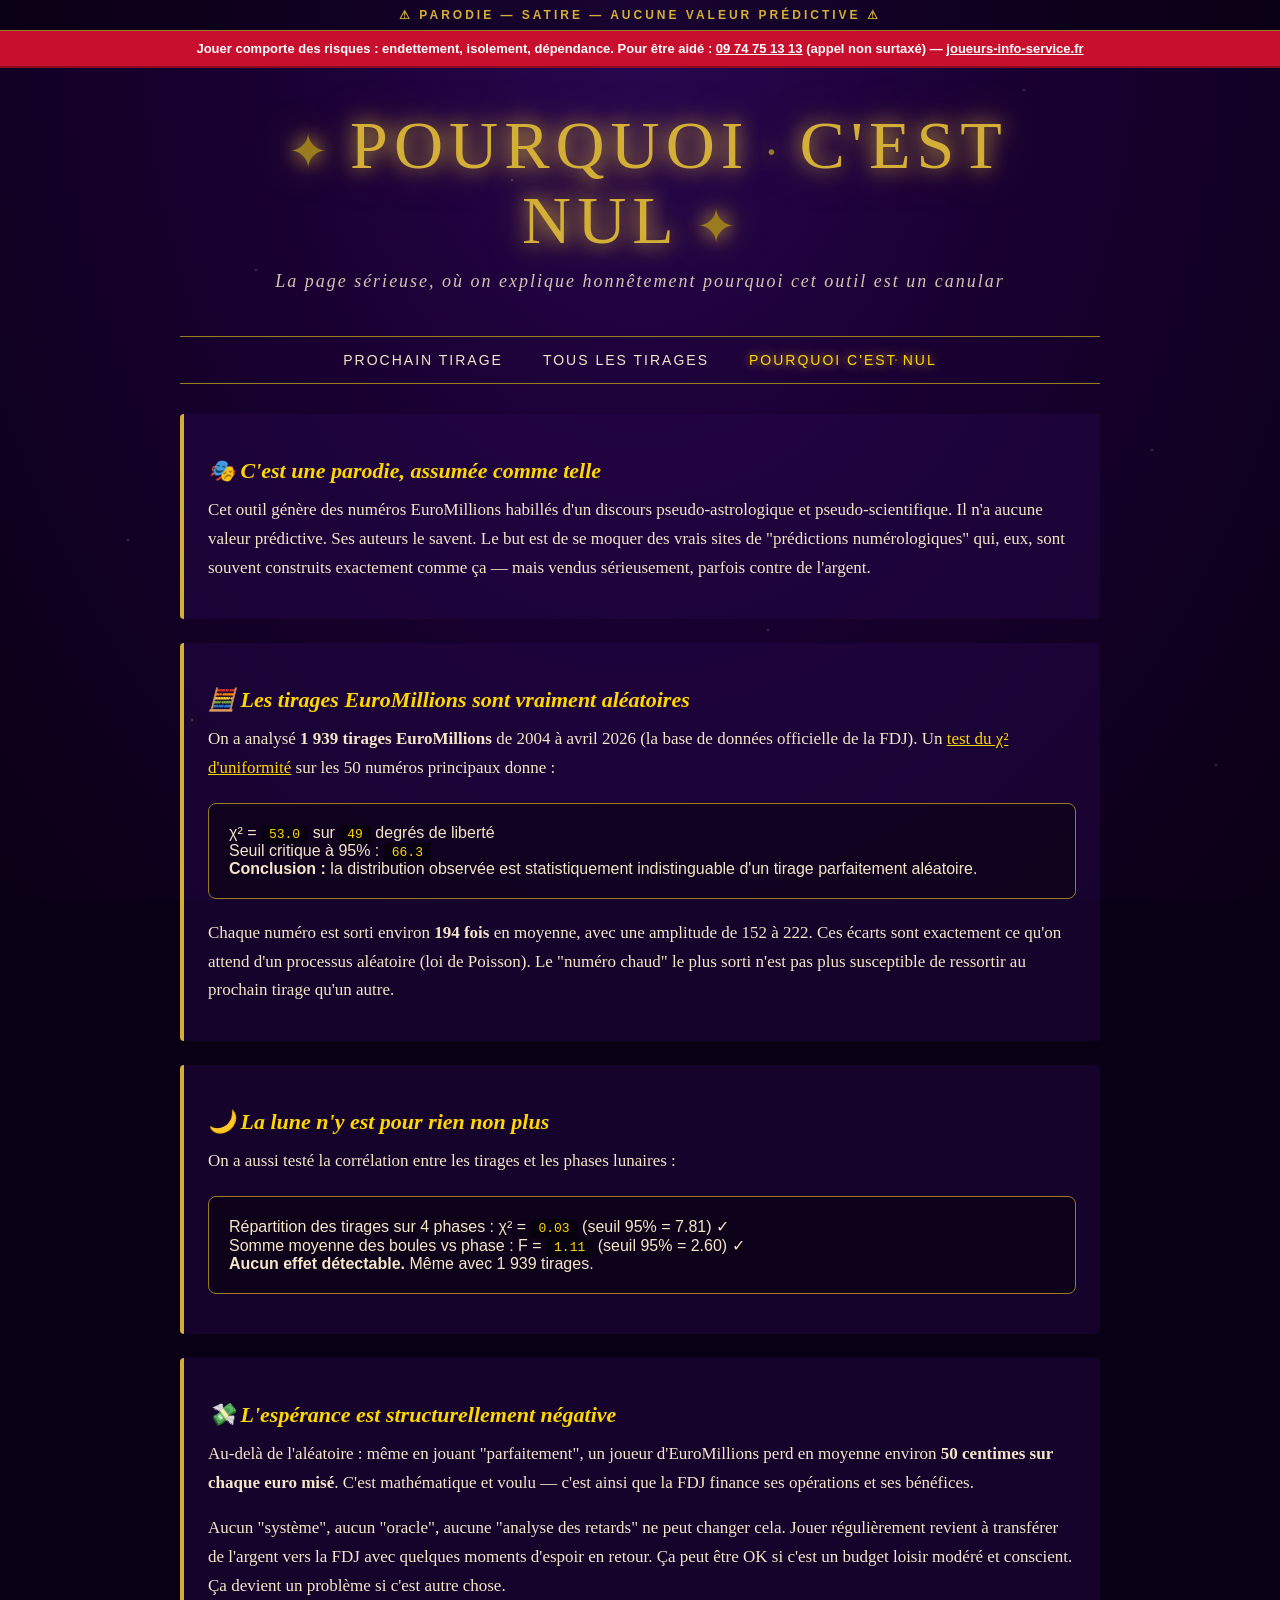
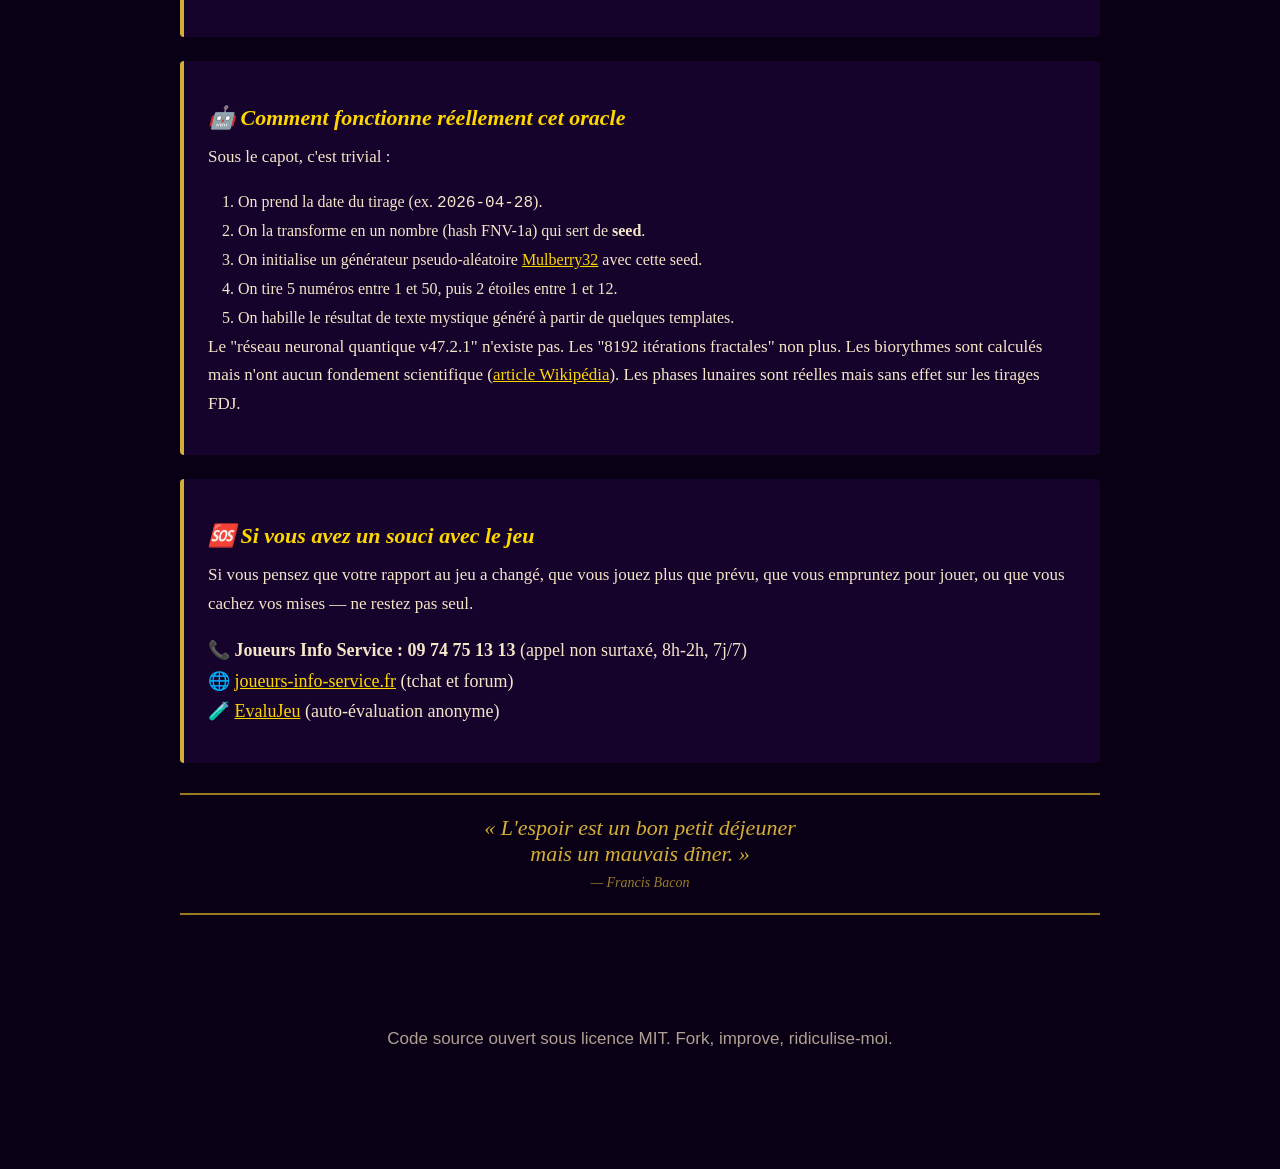
==== about.html @ adc889eb "feat(ui): about.html — honest explainer (χ² stats, Poisson, expected value)" ====
<!DOCTYPE html>
<html lang="fr">
<head>
<meta charset="utf-8">
<meta name="viewport" content="width=device-width, initial-scale=1">
<meta name="robots" content="noindex, nofollow">
<title>Pourquoi cet oracle ne marche pas</title>
<link rel="stylesheet" href="style.css">
</head>
<body>

<div class="parody-tag">⚠ Parodie — Satire — Aucune valeur prédictive ⚠</div>

<div class="danger-banner">
  Jouer comporte des risques : endettement, isolement, dépendance. Pour être aidé :
  <a href="tel:0974751313">09 74 75 13 13</a> (appel non surtaxé) —
  <a href="https://www.joueurs-info-service.fr/" target="_blank" rel="noopener">joueurs-info-service.fr</a>
</div>

<main>
  <h1><span class="ornament">✦</span>Pourquoi<span class="ornament">·</span>c'est nul<span class="ornament">✦</span></h1>
  <p class="subtitle">La page sérieuse, où on explique honnêtement pourquoi cet outil est un canular</p>

  <nav>
    <a href="index.html">Prochain tirage</a>
    <a href="calendar.html">Tous les tirages</a>
    <a href="about.html" class="active">Pourquoi c'est nul</a>
  </nav>

  <div class="about-section">
    <h3>🎭 C'est une parodie, assumée comme telle</h3>
    <p>
      Cet outil génère des numéros EuroMillions habillés d'un discours pseudo-astrologique
      et pseudo-scientifique. Il n'a aucune valeur prédictive. Ses auteurs le savent.
      Le but est de se moquer des vrais sites de "prédictions numérologiques" qui, eux,
      sont souvent construits exactement comme ça — mais vendus sérieusement, parfois
      contre de l'argent.
    </p>
  </div>

  <div class="about-section">
    <h3>🧮 Les tirages EuroMillions sont vraiment aléatoires</h3>
    <p>
      On a analysé <b>1 939 tirages EuroMillions</b> de 2004 à avril 2026 (la base de données
      officielle de la FDJ). Un <a href="https://fr.wikipedia.org/wiki/Test_du_%CF%87%C2%B2"
      target="_blank" rel="noopener">test du χ² d'uniformité</a> sur les 50 numéros
      principaux donne :
    </p>
    <div class="stat-box">
      χ² = <code>53.0</code> sur <code>49</code> degrés de liberté<br>
      Seuil critique à 95% : <code>66.3</code><br>
      <b>Conclusion :</b> la distribution observée est statistiquement indistinguable
      d'un tirage parfaitement aléatoire.
    </div>
    <p>
      Chaque numéro est sorti environ <b>194 fois</b> en moyenne, avec une amplitude de
      152 à 222. Ces écarts sont exactement ce qu'on attend d'un processus aléatoire
      (loi de Poisson). Le "numéro chaud" le plus sorti n'est pas plus susceptible de
      ressortir au prochain tirage qu'un autre.
    </p>
  </div>

  <div class="about-section">
    <h3>🌙 La lune n'y est pour rien non plus</h3>
    <p>
      On a aussi testé la corrélation entre les tirages et les phases lunaires :
    </p>
    <div class="stat-box">
      Répartition des tirages sur 4 phases : χ² = <code>0.03</code> (seuil 95% = 7.81) ✓<br>
      Somme moyenne des boules vs phase : F = <code>1.11</code> (seuil 95% = 2.60) ✓<br>
      <b>Aucun effet détectable.</b> Même avec 1 939 tirages.
    </div>
  </div>

  <div class="about-section">
    <h3>💸 L'espérance est structurellement négative</h3>
    <p>
      Au-delà de l'aléatoire : même en jouant "parfaitement", un joueur d'EuroMillions
      perd en moyenne environ <b>50 centimes sur chaque euro misé</b>. C'est mathématique
      et voulu — c'est ainsi que la FDJ finance ses opérations et ses bénéfices.
    </p>
    <p>
      Aucun "système", aucun "oracle", aucune "analyse des retards" ne peut changer cela.
      Jouer régulièrement revient à transférer de l'argent vers la FDJ avec quelques
      moments d'espoir en retour. Ça peut être OK si c'est un budget loisir modéré
      et conscient. Ça devient un problème si c'est autre chose.
    </p>
  </div>

  <div class="about-section">
    <h3>🤖 Comment fonctionne réellement cet oracle</h3>
    <p>
      Sous le capot, c'est trivial :
    </p>
    <ol style="padding-left: 30px; font-size:16px; line-height: 1.8;">
      <li>On prend la date du tirage (ex. <code>2026-04-28</code>).</li>
      <li>On la transforme en un nombre (hash FNV-1a) qui sert de <b>seed</b>.</li>
      <li>On initialise un générateur pseudo-aléatoire <a href="https://en.wikipedia.org/wiki/Pseudorandom_number_generator" target="_blank" rel="noopener">Mulberry32</a> avec cette seed.</li>
      <li>On tire 5 numéros entre 1 et 50, puis 2 étoiles entre 1 et 12.</li>
      <li>On habille le résultat de texte mystique généré à partir de quelques templates.</li>
    </ol>
    <p>
      Le "réseau neuronal quantique v47.2.1" n'existe pas. Les "8192 itérations fractales"
      non plus. Les biorythmes sont calculés mais n'ont aucun fondement scientifique
      (<a href="https://fr.wikipedia.org/wiki/Biorythme" target="_blank" rel="noopener">article Wikipédia</a>).
      Les phases lunaires sont réelles mais sans effet sur les tirages FDJ.
    </p>
  </div>

  <div class="about-section">
    <h3>🆘 Si vous avez un souci avec le jeu</h3>
    <p>
      Si vous pensez que votre rapport au jeu a changé, que vous jouez plus que prévu,
      que vous empruntez pour jouer, ou que vous cachez vos mises — ne restez pas seul.
    </p>
    <p style="font-size:18px">
      📞 <b>Joueurs Info Service : 09 74 75 13 13</b> (appel non surtaxé, 8h-2h, 7j/7)<br>
      🌐 <a href="https://www.joueurs-info-service.fr/" target="_blank" rel="noopener">joueurs-info-service.fr</a> (tchat et forum)<br>
      🧪 <a href="https://www.evalujeu.fr/" target="_blank" rel="noopener">EvaluJeu</a> (auto-évaluation anonyme)
    </p>
  </div>

  <div class="big-quote">
    « L'espoir est un bon petit déjeuner<br>mais un mauvais dîner. »<br>
    <span style="font-size:14px; opacity:0.7;">— Francis Bacon</span>
  </div>

</main>

<footer>
  <p>
    Code source ouvert sous licence MIT. Fork, improve, ridiculise-moi.
  </p>
</footer>

</body>
</html>
---- style.css ----
/* ═══════════════════════════════════════════════════════════════
   ORACLE DES NOMBRES - Styles flamboyants
   ═══════════════════════════════════════════════════════════════ */

:root {
  --gold: #d4af37;
  --gold-bright: #ffd700;
  --gold-dark: #9a7b1e;
  --purple: #1a0033;
  --purple-deep: #0a0015;
  --purple-mid: #2a0852;
  --cream: #f5e6c8;
  --red-danger: #c8102e;
  --star-glow: rgba(255, 215, 0, 0.6);
}

* { box-sizing: border-box; margin: 0; padding: 0; }

html {
  font-family: 'Cormorant Garamond', 'Georgia', 'Times New Roman', serif;
  background: var(--purple-deep);
  color: var(--cream);
  min-height: 100vh;
}

body {
  background:
    radial-gradient(ellipse at top, var(--purple-mid) 0%, var(--purple) 40%, var(--purple-deep) 100%),
    var(--purple-deep);
  background-attachment: fixed;
  min-height: 100vh;
  padding-bottom: 60px;
  position: relative;
  overflow-x: hidden;
}

/* Étoiles scintillantes en fond */
body::before {
  content: '';
  position: fixed;
  top: 0; left: 0; right: 0; bottom: 0;
  background-image:
    radial-gradient(1px 1px at 20% 30%, white, transparent),
    radial-gradient(1px 1px at 60% 70%, white, transparent),
    radial-gradient(1px 1px at 80% 10%, white, transparent),
    radial-gradient(2px 2px at 15% 80%, var(--gold), transparent),
    radial-gradient(1px 1px at 90% 50%, white, transparent),
    radial-gradient(1px 1px at 40% 20%, white, transparent),
    radial-gradient(1.5px 1.5px at 70% 40%, var(--gold-bright), transparent),
    radial-gradient(1px 1px at 10% 60%, white, transparent),
    radial-gradient(1px 1px at 95% 85%, white, transparent);
  background-size: 100vw 100vh;
  opacity: 0.6;
  pointer-events: none;
  z-index: 0;
  animation: twinkle 4s ease-in-out infinite alternate;
}

@keyframes twinkle {
  0% { opacity: 0.4; }
  100% { opacity: 0.8; }
}

/* Bandeau anti-jeu omniprésent */
.danger-banner {
  background: var(--red-danger);
  color: white;
  text-align: center;
  padding: 10px 16px;
  font-family: sans-serif;
  font-size: 13px;
  font-weight: 600;
  position: relative;
  z-index: 10;
  border-bottom: 2px solid rgba(0,0,0,0.3);
}

.danger-banner a {
  color: white;
  text-decoration: underline;
}

/* Disclaimer parodie permanent */
.parody-tag {
  background: rgba(0,0,0,0.4);
  color: var(--gold);
  text-align: center;
  padding: 8px;
  font-size: 12px;
  letter-spacing: 3px;
  text-transform: uppercase;
  font-family: sans-serif;
  font-weight: 600;
  border-bottom: 1px solid var(--gold-dark);
  position: relative;
  z-index: 10;
}

main {
  max-width: 960px;
  margin: 0 auto;
  padding: 40px 20px;
  position: relative;
  z-index: 1;
}

h1 {
  font-size: clamp(36px, 7vw, 68px);
  text-align: center;
  color: var(--gold);
  letter-spacing: 6px;
  text-transform: uppercase;
  text-shadow:
    0 0 20px var(--gold),
    0 0 40px rgba(212, 175, 55, 0.5);
  margin-bottom: 8px;
  line-height: 1.1;
  font-weight: 400;
}

h1 .ornament {
  color: var(--gold-dark);
  margin: 0 16px;
  font-size: 0.7em;
}

.subtitle {
  text-align: center;
  color: var(--cream);
  font-style: italic;
  font-size: 18px;
  letter-spacing: 2px;
  margin-bottom: 40px;
  opacity: 0.85;
}

h2 {
  font-size: clamp(24px, 4vw, 38px);
  color: var(--gold);
  text-align: center;
  letter-spacing: 3px;
  margin: 40px 0 20px;
  text-transform: uppercase;
  font-weight: 400;
}

h3 {
  color: var(--gold-bright);
  font-size: 22px;
  margin: 24px 0 12px;
  font-style: italic;
}

p {
  font-size: 17px;
  line-height: 1.7;
  margin-bottom: 16px;
}

a { color: var(--gold-bright); }

/* Navigation */
nav {
  text-align: center;
  margin-bottom: 30px;
  padding: 14px;
  border-top: 1px solid var(--gold-dark);
  border-bottom: 1px solid var(--gold-dark);
}

nav a {
  margin: 0 18px;
  color: var(--cream);
  text-decoration: none;
  font-family: sans-serif;
  font-size: 14px;
  letter-spacing: 2px;
  text-transform: uppercase;
  transition: color 0.3s;
}

nav a:hover, nav a.active {
  color: var(--gold-bright);
  text-shadow: 0 0 10px var(--gold);
}

/* Grille de boules */
.prediction-grid {
  display: flex;
  justify-content: center;
  align-items: center;
  gap: 14px;
  flex-wrap: wrap;
  margin: 32px 0;
}

.ball {
  width: 68px;
  height: 68px;
  border-radius: 50%;
  background: radial-gradient(circle at 30% 30%, #fff 0%, #f5f5dc 40%, #e8d9a8 100%);
  border: 3px solid var(--gold);
  display: flex;
  align-items: center;
  justify-content: center;
  font-family: 'Georgia', serif;
  font-size: 28px;
  font-weight: 700;
  color: var(--purple-deep);
  box-shadow:
    0 0 20px var(--star-glow),
    inset 0 -4px 8px rgba(0,0,0,0.2);
  animation: ball-glow 3s ease-in-out infinite alternate;
}

@keyframes ball-glow {
  0% { box-shadow: 0 0 15px var(--star-glow), inset 0 -4px 8px rgba(0,0,0,0.2); }
  100% { box-shadow: 0 0 30px var(--gold), inset 0 -4px 8px rgba(0,0,0,0.2); }
}

.ball.star {
  background: radial-gradient(circle at 30% 30%, #fff 0%, #ffe066 40%, var(--gold) 100%);
  border-color: var(--gold-bright);
  color: #5a3e00;
}

.ball-separator {
  font-size: 40px;
  color: var(--gold);
  margin: 0 6px;
}

/* Carte oracle */
.oracle-card {
  background: linear-gradient(135deg, rgba(42, 8, 82, 0.8), rgba(26, 0, 51, 0.9));
  border: 2px solid var(--gold);
  border-radius: 12px;
  padding: 32px 28px;
  margin: 24px 0;
  box-shadow:
    0 0 40px rgba(212, 175, 55, 0.3),
    inset 0 0 60px rgba(212, 175, 55, 0.08);
  position: relative;
}

.oracle-card::before, .oracle-card::after {
  content: '✦';
  position: absolute;
  color: var(--gold);
  font-size: 20px;
}
.oracle-card::before { top: 8px; left: 12px; }
.oracle-card::after { bottom: 8px; right: 12px; }

.draw-date {
  text-align: center;
  font-size: 22px;
  color: var(--gold-bright);
  letter-spacing: 3px;
  text-transform: uppercase;
  margin-bottom: 6px;
}

.draw-countdown {
  text-align: center;
  font-style: italic;
  color: var(--cream);
  opacity: 0.75;
  margin-bottom: 16px;
}

.prophecy {
  font-style: italic;
  font-size: 18px;
  line-height: 1.8;
  text-align: center;
  color: var(--cream);
  padding: 20px 24px;
  margin: 16px 0;
  border-left: 3px solid var(--gold);
  border-right: 3px solid var(--gold);
  background: rgba(0,0,0,0.3);
}

.prophecy::before { content: '« '; color: var(--gold); font-size: 24px; }
.prophecy::after { content: ' »'; color: var(--gold); font-size: 24px; }

.reasoning {
  margin-top: 20px;
  padding: 18px;
  background: rgba(0,0,0,0.4);
  border-radius: 8px;
  font-family: sans-serif;
  font-size: 13px;
  line-height: 1.7;
}

.reasoning-label {
  color: var(--gold);
  letter-spacing: 2px;
  text-transform: uppercase;
  font-size: 11px;
  margin-bottom: 10px;
  display: block;
  font-weight: 600;
}

.reasoning ul {
  list-style: none;
  padding-left: 0;
}
.reasoning li {
  padding: 4px 0 4px 24px;
  position: relative;
  color: var(--cream);
  opacity: 0.9;
}
.reasoning li::before {
  content: '✧';
  position: absolute;
  left: 0;
  color: var(--gold);
}

/* Confidence meter (tout aussi bidon) */
.confidence {
  text-align: center;
  margin: 14px 0;
  font-family: sans-serif;
  font-size: 13px;
  letter-spacing: 2px;
  color: var(--gold);
  text-transform: uppercase;
}

.confidence-bar {
  width: 200px;
  height: 8px;
  background: rgba(0,0,0,0.5);
  border: 1px solid var(--gold-dark);
  border-radius: 4px;
  margin: 8px auto;
  overflow: hidden;
}
.confidence-fill {
  height: 100%;
  background: linear-gradient(90deg, var(--gold-dark), var(--gold-bright));
  box-shadow: 0 0 8px var(--gold);
}

/* Calendrier vue liste */
.calendar-list {
  display: grid;
  gap: 14px;
}

.calendar-item {
  background: rgba(42, 8, 82, 0.5);
  border: 1px solid var(--gold-dark);
  border-radius: 8px;
  padding: 16px 20px;
  display: flex;
  align-items: center;
  gap: 20px;
  flex-wrap: wrap;
  transition: all 0.3s;
}

.calendar-item:hover {
  border-color: var(--gold);
  box-shadow: 0 0 15px rgba(212, 175, 55, 0.3);
}

.calendar-item .cal-date {
  font-size: 16px;
  color: var(--gold-bright);
  min-width: 130px;
  font-family: sans-serif;
}

.calendar-item .cal-balls {
  display: flex;
  gap: 6px;
  align-items: center;
  flex: 1;
  flex-wrap: wrap;
}

.mini-ball {
  width: 36px;
  height: 36px;
  border-radius: 50%;
  background: radial-gradient(circle at 30% 30%, #fff, #e8d9a8);
  border: 2px solid var(--gold);
  display: flex;
  align-items: center;
  justify-content: center;
  font-weight: 700;
  color: var(--purple-deep);
  font-size: 14px;
}

.mini-ball.star {
  background: radial-gradient(circle at 30% 30%, #fff, var(--gold));
  color: #5a3e00;
}

.mini-separator {
  color: var(--gold);
  margin: 0 2px;
}

/* Footer */
footer {
  text-align: center;
  padding: 40px 20px;
  color: var(--cream);
  opacity: 0.7;
  font-size: 13px;
  font-family: sans-serif;
}

footer a { color: var(--gold); }

/* About page */
.about-section {
  background: rgba(42, 8, 82, 0.4);
  border-left: 4px solid var(--gold);
  padding: 20px 24px;
  margin: 24px 0;
  border-radius: 4px;
}

.big-quote {
  font-size: 22px;
  font-style: italic;
  text-align: center;
  padding: 20px;
  color: var(--gold);
  border-top: 2px solid var(--gold-dark);
  border-bottom: 2px solid var(--gold-dark);
  margin: 30px 0;
}

.stat-box {
  background: rgba(0,0,0,0.4);
  border: 1px solid var(--gold-dark);
  padding: 20px;
  border-radius: 8px;
  margin: 20px 0;
  font-family: sans-serif;
}

.stat-box code {
  color: var(--gold-bright);
  background: rgba(0,0,0,0.5);
  padding: 2px 8px;
  border-radius: 3px;
}

/* Filters for calendar */
.filter-bar {
  display: flex;
  gap: 12px;
  flex-wrap: wrap;
  justify-content: center;
  margin: 20px 0;
  font-family: sans-serif;
}

.filter-bar input, .filter-bar select {
  background: rgba(0,0,0,0.4);
  border: 1px solid var(--gold-dark);
  color: var(--cream);
  padding: 8px 12px;
  border-radius: 4px;
  font-size: 14px;
}

.filter-bar input:focus, .filter-bar select:focus {
  outline: none;
  border-color: var(--gold);
}

/* Responsive */
@media (max-width: 600px) {
  .ball { width: 52px; height: 52px; font-size: 22px; border-width: 2px; }
  .oracle-card { padding: 20px 16px; }
  .prophecy { font-size: 16px; padding: 14px; }
  nav a { margin: 0 8px; font-size: 12px; }
  main { padding: 20px 12px; }
}
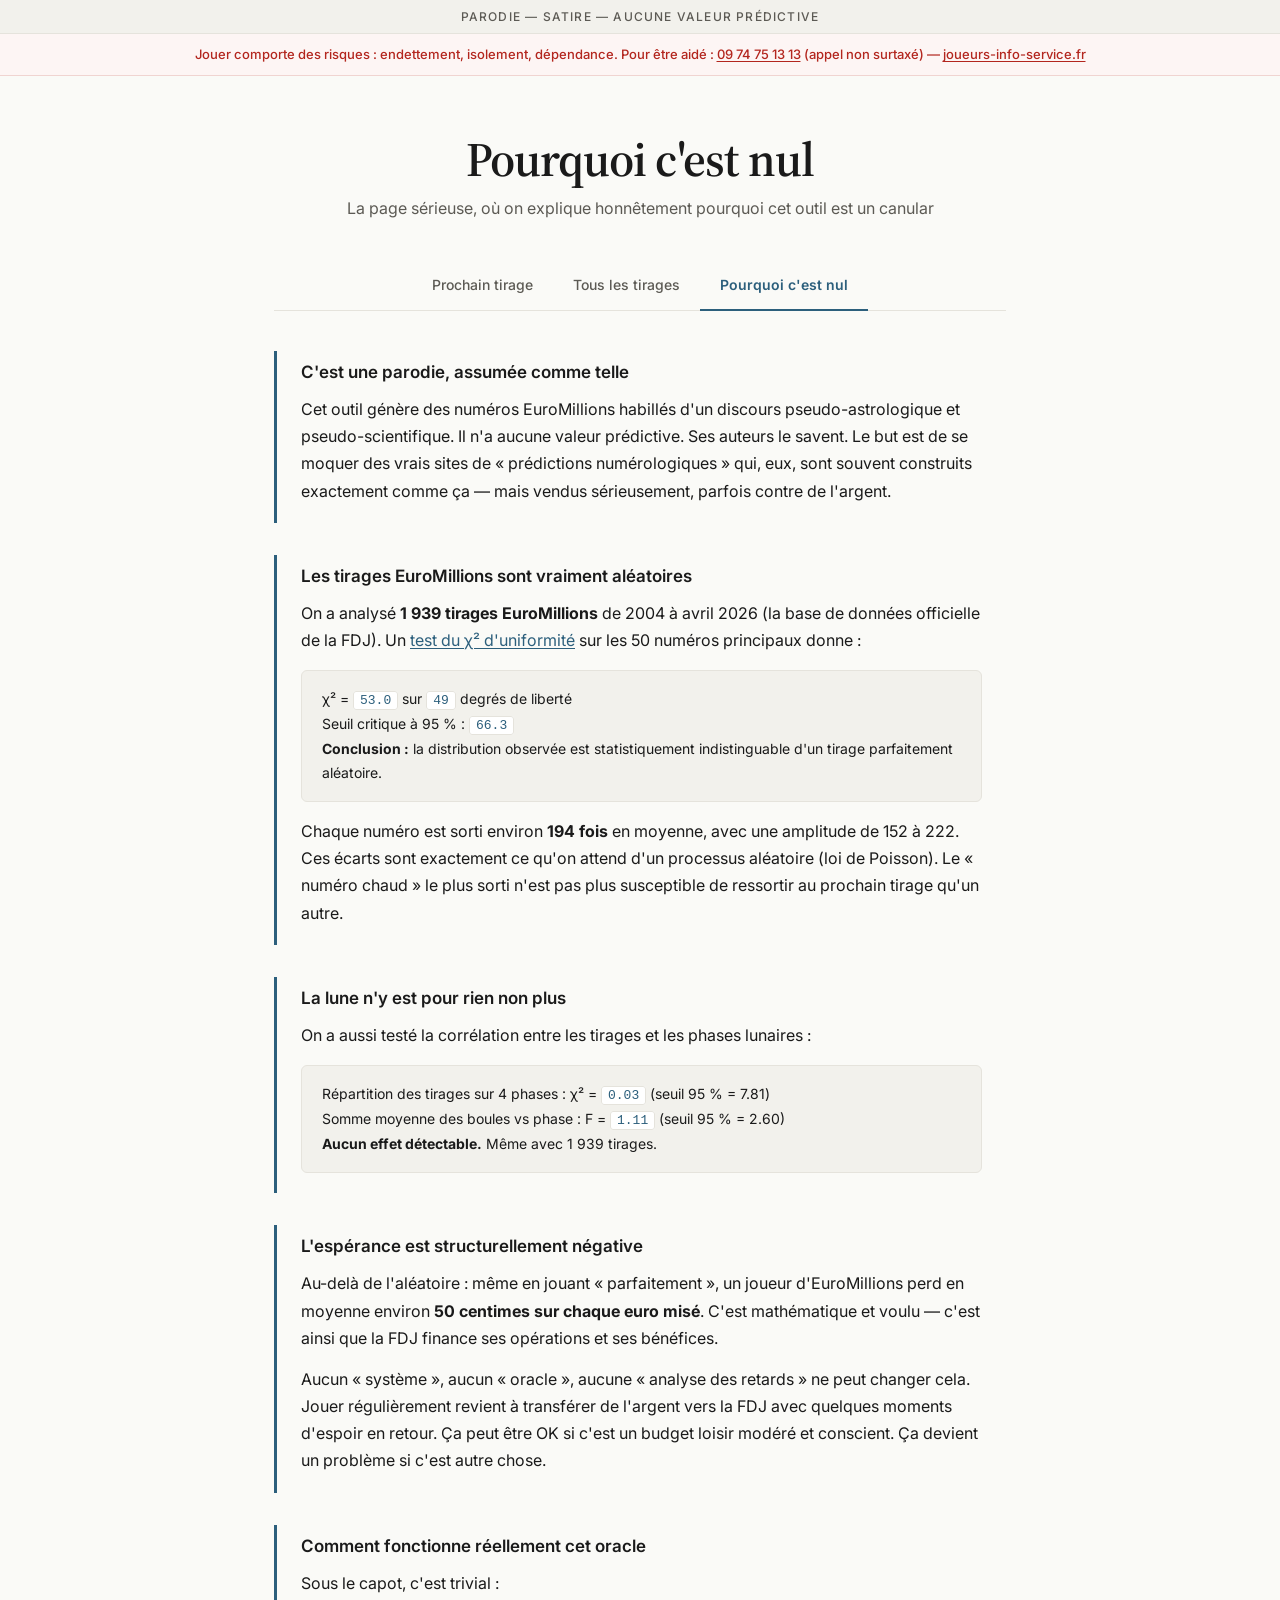
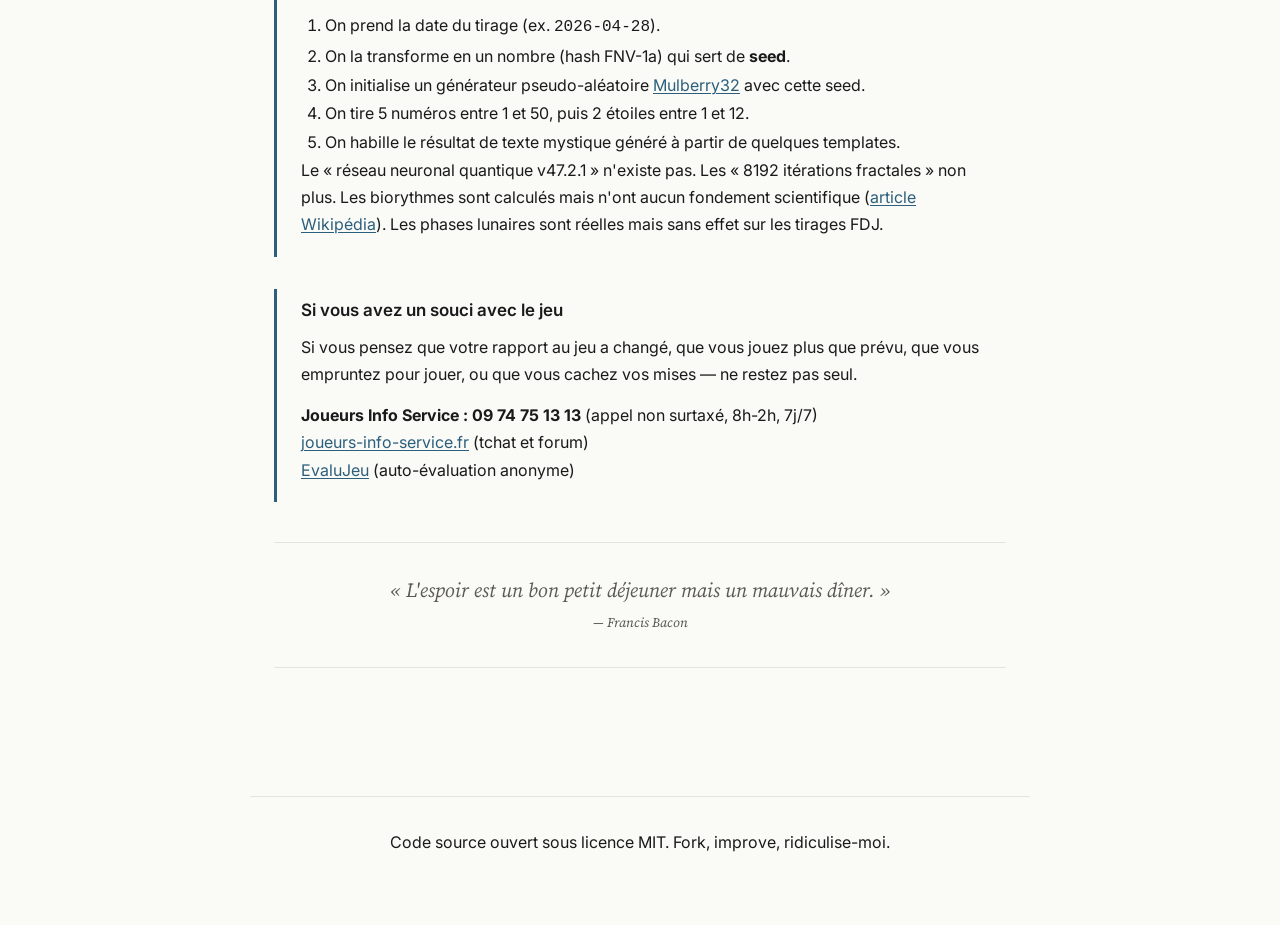
==== commit 5c413992: "style: simplifier about.html (retirer emojis, ornements, charger polices)" ====
--- a/about.html
+++ b/about.html
@@ -5,11 +5,14 @@
 <meta name="viewport" content="width=device-width, initial-scale=1">
 <meta name="robots" content="noindex, nofollow">
 <title>Pourquoi cet oracle ne marche pas</title>
+<link rel="preconnect" href="https://fonts.googleapis.com">
+<link rel="preconnect" href="https://fonts.gstatic.com" crossorigin>
+<link rel="stylesheet" href="https://fonts.googleapis.com/css2?family=Inter:wght@400;500;600&family=Source+Serif+4:ital,wght@0,400;0,600;1,400&display=swap">
 <link rel="stylesheet" href="style.css">
 </head>
 <body>
 
-<div class="parody-tag">⚠ Parodie — Satire — Aucune valeur prédictive ⚠</div>
+<div class="parody-tag">Parodie — Satire — Aucune valeur prédictive</div>
 
 <div class="danger-banner">
   Jouer comporte des risques : endettement, isolement, dépendance. Pour être aidé :
@@ -18,7 +21,7 @@
 </div>
 
 <main>
-  <h1><span class="ornament">✦</span>Pourquoi<span class="ornament">·</span>c'est nul<span class="ornament">✦</span></h1>
+  <h1>Pourquoi c'est nul</h1>
   <p class="subtitle">La page sérieuse, où on explique honnêtement pourquoi cet outil est un canular</p>
 
   <nav>
@@ -28,18 +31,18 @@
   </nav>
 
   <div class="about-section">
-    <h3>🎭 C'est une parodie, assumée comme telle</h3>
+    <h3>C'est une parodie, assumée comme telle</h3>
     <p>
       Cet outil génère des numéros EuroMillions habillés d'un discours pseudo-astrologique
       et pseudo-scientifique. Il n'a aucune valeur prédictive. Ses auteurs le savent.
-      Le but est de se moquer des vrais sites de "prédictions numérologiques" qui, eux,
+      Le but est de se moquer des vrais sites de « prédictions numérologiques » qui, eux,
       sont souvent construits exactement comme ça — mais vendus sérieusement, parfois
       contre de l'argent.
     </p>
   </div>
 
   <div class="about-section">
-    <h3>🧮 Les tirages EuroMillions sont vraiment aléatoires</h3>
+    <h3>Les tirages EuroMillions sont vraiment aléatoires</h3>
     <p>
       On a analysé <b>1 939 tirages EuroMillions</b> de 2004 à avril 2026 (la base de données
       officielle de la FDJ). Un <a href="https://fr.wikipedia.org/wiki/Test_du_%CF%87%C2%B2"
@@ -48,39 +51,39 @@
     </p>
     <div class="stat-box">
       χ² = <code>53.0</code> sur <code>49</code> degrés de liberté<br>
-      Seuil critique à 95% : <code>66.3</code><br>
+      Seuil critique à 95 % : <code>66.3</code><br>
       <b>Conclusion :</b> la distribution observée est statistiquement indistinguable
       d'un tirage parfaitement aléatoire.
     </div>
     <p>
       Chaque numéro est sorti environ <b>194 fois</b> en moyenne, avec une amplitude de
       152 à 222. Ces écarts sont exactement ce qu'on attend d'un processus aléatoire
-      (loi de Poisson). Le "numéro chaud" le plus sorti n'est pas plus susceptible de
+      (loi de Poisson). Le « numéro chaud » le plus sorti n'est pas plus susceptible de
       ressortir au prochain tirage qu'un autre.
     </p>
   </div>
 
   <div class="about-section">
-    <h3>🌙 La lune n'y est pour rien non plus</h3>
+    <h3>La lune n'y est pour rien non plus</h3>
     <p>
       On a aussi testé la corrélation entre les tirages et les phases lunaires :
     </p>
     <div class="stat-box">
-      Répartition des tirages sur 4 phases : χ² = <code>0.03</code> (seuil 95% = 7.81) ✓<br>
-      Somme moyenne des boules vs phase : F = <code>1.11</code> (seuil 95% = 2.60) ✓<br>
+      Répartition des tirages sur 4 phases : χ² = <code>0.03</code> (seuil 95 % = 7.81)<br>
+      Somme moyenne des boules vs phase : F = <code>1.11</code> (seuil 95 % = 2.60)<br>
       <b>Aucun effet détectable.</b> Même avec 1 939 tirages.
     </div>
   </div>
 
   <div class="about-section">
-    <h3>💸 L'espérance est structurellement négative</h3>
+    <h3>L'espérance est structurellement négative</h3>
     <p>
-      Au-delà de l'aléatoire : même en jouant "parfaitement", un joueur d'EuroMillions
+      Au-delà de l'aléatoire : même en jouant « parfaitement », un joueur d'EuroMillions
       perd en moyenne environ <b>50 centimes sur chaque euro misé</b>. C'est mathématique
       et voulu — c'est ainsi que la FDJ finance ses opérations et ses bénéfices.
     </p>
     <p>
-      Aucun "système", aucun "oracle", aucune "analyse des retards" ne peut changer cela.
+      Aucun « système », aucun « oracle », aucune « analyse des retards » ne peut changer cela.
       Jouer régulièrement revient à transférer de l'argent vers la FDJ avec quelques
       moments d'espoir en retour. Ça peut être OK si c'est un budget loisir modéré
       et conscient. Ça devient un problème si c'est autre chose.
@@ -88,11 +91,9 @@
   </div>
 
   <div class="about-section">
-    <h3>🤖 Comment fonctionne réellement cet oracle</h3>
-    <p>
-      Sous le capot, c'est trivial :
-    </p>
-    <ol style="padding-left: 30px; font-size:16px; line-height: 1.8;">
+    <h3>Comment fonctionne réellement cet oracle</h3>
+    <p>Sous le capot, c'est trivial :</p>
+    <ol style="padding-left: 24px; line-height: 1.8;">
       <li>On prend la date du tirage (ex. <code>2026-04-28</code>).</li>
       <li>On la transforme en un nombre (hash FNV-1a) qui sert de <b>seed</b>.</li>
       <li>On initialise un générateur pseudo-aléatoire <a href="https://en.wikipedia.org/wiki/Pseudorandom_number_generator" target="_blank" rel="noopener">Mulberry32</a> avec cette seed.</li>
@@ -100,7 +101,7 @@
       <li>On habille le résultat de texte mystique généré à partir de quelques templates.</li>
     </ol>
     <p>
-      Le "réseau neuronal quantique v47.2.1" n'existe pas. Les "8192 itérations fractales"
+      Le « réseau neuronal quantique v47.2.1 » n'existe pas. Les « 8192 itérations fractales »
       non plus. Les biorythmes sont calculés mais n'ont aucun fondement scientifique
       (<a href="https://fr.wikipedia.org/wiki/Biorythme" target="_blank" rel="noopener">article Wikipédia</a>).
       Les phases lunaires sont réelles mais sans effet sur les tirages FDJ.
@@ -108,21 +109,21 @@
   </div>
 
   <div class="about-section">
-    <h3>🆘 Si vous avez un souci avec le jeu</h3>
+    <h3>Si vous avez un souci avec le jeu</h3>
     <p>
       Si vous pensez que votre rapport au jeu a changé, que vous jouez plus que prévu,
       que vous empruntez pour jouer, ou que vous cachez vos mises — ne restez pas seul.
     </p>
-    <p style="font-size:18px">
-      📞 <b>Joueurs Info Service : 09 74 75 13 13</b> (appel non surtaxé, 8h-2h, 7j/7)<br>
-      🌐 <a href="https://www.joueurs-info-service.fr/" target="_blank" rel="noopener">joueurs-info-service.fr</a> (tchat et forum)<br>
-      🧪 <a href="https://www.evalujeu.fr/" target="_blank" rel="noopener">EvaluJeu</a> (auto-évaluation anonyme)
+    <p>
+      <b>Joueurs Info Service : 09 74 75 13 13</b> (appel non surtaxé, 8h-2h, 7j/7)<br>
+      <a href="https://www.joueurs-info-service.fr/" target="_blank" rel="noopener">joueurs-info-service.fr</a> (tchat et forum)<br>
+      <a href="https://www.evalujeu.fr/" target="_blank" rel="noopener">EvaluJeu</a> (auto-évaluation anonyme)
     </p>
   </div>
 
   <div class="big-quote">
-    « L'espoir est un bon petit déjeuner<br>mais un mauvais dîner. »<br>
-    <span style="font-size:14px; opacity:0.7;">— Francis Bacon</span>
+    « L'espoir est un bon petit déjeuner mais un mauvais dîner. »<br>
+    <span style="font-size:13px;">— Francis Bacon</span>
   </div>
 
 </main>
--- a/style.css
+++ b/style.css
@@ -1,303 +1,277 @@
 /* ═══════════════════════════════════════════════════════════════
-   ORACLE DES NOMBRES - Styles flamboyants
+   ORACLE DES NOMBRES — Design éditorial sobre
+   Palette neutre + un seul accent bleu ardoise.
    ═══════════════════════════════════════════════════════════════ */
 
 :root {
-  --gold: #d4af37;
-  --gold-bright: #ffd700;
-  --gold-dark: #9a7b1e;
-  --purple: #1a0033;
-  --purple-deep: #0a0015;
-  --purple-mid: #2a0852;
-  --cream: #f5e6c8;
-  --red-danger: #c8102e;
-  --star-glow: rgba(255, 215, 0, 0.6);
+  /* Base neutre */
+  --bg: #fafaf7;
+  --bg-elevated: #ffffff;
+  --bg-subtle: #f2f1ec;
+  --border: #e5e3dc;
+  --border-strong: #d4d1c7;
+
+  /* Texte */
+  --text: #1a1a1a;
+  --text-muted: #5c5a54;
+  --text-light: #8a877f;
+
+  /* Accent unique (bleu ardoise) */
+  --accent: #2c5f7c;
+  --accent-hover: #204862;
+  --accent-subtle: #eaf0f4;
+
+  /* Étoiles EuroMillions (jaune doux, pas clinquant) */
+  --star-bg: #faf3d8;
+  --star-border: #c9a227;
+  --star-text: #6b4e00;
+
+  /* Alerte jeu */
+  --danger: #b3261e;
 }
 
 * { box-sizing: border-box; margin: 0; padding: 0; }
 
 html {
-  font-family: 'Cormorant Garamond', 'Georgia', 'Times New Roman', serif;
-  background: var(--purple-deep);
-  color: var(--cream);
+  font-family: 'Inter', -apple-system, BlinkMacSystemFont, 'Segoe UI', Helvetica, Arial, sans-serif;
+  -webkit-font-smoothing: antialiased;
+  -moz-osx-font-smoothing: grayscale;
+  color: var(--text);
+  background: var(--bg);
+  font-size: 16px;
+  line-height: 1.6;
+}
+
+body {
   min-height: 100vh;
-}
-
-body {
-  background:
-    radial-gradient(ellipse at top, var(--purple-mid) 0%, var(--purple) 40%, var(--purple-deep) 100%),
-    var(--purple-deep);
-  background-attachment: fixed;
-  min-height: 100vh;
-  padding-bottom: 60px;
-  position: relative;
-  overflow-x: hidden;
-}
-
-/* Étoiles scintillantes en fond */
-body::before {
-  content: '';
-  position: fixed;
-  top: 0; left: 0; right: 0; bottom: 0;
-  background-image:
-    radial-gradient(1px 1px at 20% 30%, white, transparent),
-    radial-gradient(1px 1px at 60% 70%, white, transparent),
-    radial-gradient(1px 1px at 80% 10%, white, transparent),
-    radial-gradient(2px 2px at 15% 80%, var(--gold), transparent),
-    radial-gradient(1px 1px at 90% 50%, white, transparent),
-    radial-gradient(1px 1px at 40% 20%, white, transparent),
-    radial-gradient(1.5px 1.5px at 70% 40%, var(--gold-bright), transparent),
-    radial-gradient(1px 1px at 10% 60%, white, transparent),
-    radial-gradient(1px 1px at 95% 85%, white, transparent);
-  background-size: 100vw 100vh;
-  opacity: 0.6;
-  pointer-events: none;
-  z-index: 0;
-  animation: twinkle 4s ease-in-out infinite alternate;
-}
-
-@keyframes twinkle {
-  0% { opacity: 0.4; }
-  100% { opacity: 0.8; }
-}
-
-/* Bandeau anti-jeu omniprésent */
+  padding-bottom: 40px;
+}
+
+/* ─── Bandeaux (haut de page) ─────────────────────────────── */
+
+.parody-tag {
+  background: var(--bg-subtle);
+  color: var(--text-muted);
+  text-align: center;
+  padding: 7px 16px;
+  font-size: 12px;
+  letter-spacing: 1.2px;
+  font-weight: 500;
+  border-bottom: 1px solid var(--border);
+  text-transform: uppercase;
+}
+
 .danger-banner {
-  background: var(--red-danger);
-  color: white;
+  background: #fdf5f4;
+  color: var(--danger);
   text-align: center;
   padding: 10px 16px;
-  font-family: sans-serif;
   font-size: 13px;
-  font-weight: 600;
-  position: relative;
-  z-index: 10;
-  border-bottom: 2px solid rgba(0,0,0,0.3);
-}
-
-.danger-banner a {
-  color: white;
+  font-weight: 500;
+  border-bottom: 1px solid #f0d4d1;
+}
+.danger-banner a { color: var(--danger); text-decoration: underline; }
+
+/* ─── Structure ───────────────────────────────────────────── */
+
+main {
+  max-width: 780px;
+  margin: 0 auto;
+  padding: 56px 24px 24px;
+}
+
+/* ─── Titres ──────────────────────────────────────────────── */
+
+h1 {
+  font-family: 'Source Serif 4', 'Source Serif Pro', Georgia, serif;
+  font-size: clamp(32px, 5.5vw, 48px);
+  font-weight: 600;
+  color: var(--text);
+  text-align: center;
+  letter-spacing: -0.02em;
+  line-height: 1.15;
+  margin-bottom: 8px;
+}
+
+h1 .ornament {
+  display: none;  /* on enlève les ornements dorés */
+}
+
+.subtitle {
+  text-align: center;
+  color: var(--text-muted);
+  font-size: 16px;
+  margin-bottom: 40px;
+  font-weight: 400;
+}
+
+h2 {
+  font-family: 'Source Serif 4', 'Source Serif Pro', Georgia, serif;
+  font-size: 24px;
+  font-weight: 600;
+  color: var(--text);
+  margin: 48px 0 16px;
+  letter-spacing: -0.01em;
+}
+
+h3 {
+  font-size: 17px;
+  font-weight: 600;
+  color: var(--text);
+  margin: 24px 0 10px;
+}
+
+p {
+  font-size: 16px;
+  line-height: 1.7;
+  margin-bottom: 14px;
+  color: var(--text);
+}
+
+a {
+  color: var(--accent);
   text-decoration: underline;
-}
-
-/* Disclaimer parodie permanent */
-.parody-tag {
-  background: rgba(0,0,0,0.4);
-  color: var(--gold);
-  text-align: center;
-  padding: 8px;
-  font-size: 12px;
-  letter-spacing: 3px;
+  text-underline-offset: 2px;
+  text-decoration-thickness: 1px;
+}
+a:hover { color: var(--accent-hover); }
+
+/* ─── Navigation ─────────────────────────────────────────── */
+
+nav {
+  display: flex;
+  justify-content: center;
+  gap: 0;
+  margin: 32px 0 40px;
+  border-bottom: 1px solid var(--border);
+}
+
+nav a {
+  padding: 12px 20px;
+  color: var(--text-muted);
+  text-decoration: none;
+  font-size: 14px;
+  font-weight: 500;
+  border-bottom: 2px solid transparent;
+  margin-bottom: -1px;
+  transition: color 0.15s, border-color 0.15s;
+}
+
+nav a:hover {
+  color: var(--text);
+}
+
+nav a.active {
+  color: var(--accent);
+  border-bottom-color: var(--accent);
+  font-weight: 600;
+}
+
+/* ─── Boules de tirage ───────────────────────────────────── */
+
+.prediction-grid {
+  display: flex;
+  justify-content: center;
+  align-items: center;
+  gap: 10px;
+  flex-wrap: wrap;
+  margin: 28px 0;
+}
+
+.ball {
+  width: 56px;
+  height: 56px;
+  border-radius: 50%;
+  background: var(--bg-elevated);
+  border: 1.5px solid var(--border-strong);
+  display: flex;
+  align-items: center;
+  justify-content: center;
+  font-family: 'Source Serif 4', Georgia, serif;
+  font-size: 22px;
+  font-weight: 600;
+  color: var(--text);
+}
+
+.ball.star {
+  background: var(--star-bg);
+  border-color: var(--star-border);
+  color: var(--star-text);
+}
+
+.ball-separator {
+  color: var(--text-light);
+  font-size: 16px;
+  margin: 0 4px;
+  font-weight: 400;
+}
+
+/* ─── Carte oracle ────────────────────────────────────────── */
+
+.oracle-card {
+  background: var(--bg-elevated);
+  border: 1px solid var(--border);
+  border-radius: 8px;
+  padding: 32px 28px;
+  margin: 20px 0 40px;
+}
+
+.oracle-card::before,
+.oracle-card::after {
+  content: none;  /* plus de ✦ décoratifs */
+}
+
+.draw-date {
+  text-align: center;
+  font-size: 13px;
+  color: var(--text-muted);
+  letter-spacing: 1.5px;
   text-transform: uppercase;
-  font-family: sans-serif;
-  font-weight: 600;
-  border-bottom: 1px solid var(--gold-dark);
-  position: relative;
-  z-index: 10;
-}
-
-main {
-  max-width: 960px;
-  margin: 0 auto;
-  padding: 40px 20px;
-  position: relative;
-  z-index: 1;
-}
-
-h1 {
-  font-size: clamp(36px, 7vw, 68px);
-  text-align: center;
-  color: var(--gold);
-  letter-spacing: 6px;
-  text-transform: uppercase;
-  text-shadow:
-    0 0 20px var(--gold),
-    0 0 40px rgba(212, 175, 55, 0.5);
+  margin-bottom: 4px;
+  font-weight: 500;
+}
+
+.draw-countdown {
+  text-align: center;
+  color: var(--text-light);
+  font-size: 14px;
   margin-bottom: 8px;
-  line-height: 1.1;
-  font-weight: 400;
-}
-
-h1 .ornament {
-  color: var(--gold-dark);
-  margin: 0 16px;
-  font-size: 0.7em;
-}
-
-.subtitle {
-  text-align: center;
-  color: var(--cream);
+  font-style: italic;
+}
+
+/* ─── Prophétie (ton littéraire) ─────────────────────────── */
+
+.prophecy {
+  font-family: 'Source Serif 4', 'Source Serif Pro', Georgia, serif;
   font-style: italic;
   font-size: 18px;
-  letter-spacing: 2px;
-  margin-bottom: 40px;
-  opacity: 0.85;
-}
-
-h2 {
-  font-size: clamp(24px, 4vw, 38px);
-  color: var(--gold);
-  text-align: center;
-  letter-spacing: 3px;
-  margin: 40px 0 20px;
-  text-transform: uppercase;
-  font-weight: 400;
-}
-
-h3 {
-  color: var(--gold-bright);
-  font-size: 22px;
-  margin: 24px 0 12px;
-  font-style: italic;
-}
-
-p {
-  font-size: 17px;
-  line-height: 1.7;
-  margin-bottom: 16px;
-}
-
-a { color: var(--gold-bright); }
-
-/* Navigation */
-nav {
-  text-align: center;
-  margin-bottom: 30px;
-  padding: 14px;
-  border-top: 1px solid var(--gold-dark);
-  border-bottom: 1px solid var(--gold-dark);
-}
-
-nav a {
-  margin: 0 18px;
-  color: var(--cream);
-  text-decoration: none;
-  font-family: sans-serif;
-  font-size: 14px;
-  letter-spacing: 2px;
-  text-transform: uppercase;
-  transition: color 0.3s;
-}
-
-nav a:hover, nav a.active {
-  color: var(--gold-bright);
-  text-shadow: 0 0 10px var(--gold);
-}
-
-/* Grille de boules */
-.prediction-grid {
-  display: flex;
-  justify-content: center;
-  align-items: center;
-  gap: 14px;
-  flex-wrap: wrap;
-  margin: 32px 0;
-}
-
-.ball {
-  width: 68px;
-  height: 68px;
-  border-radius: 50%;
-  background: radial-gradient(circle at 30% 30%, #fff 0%, #f5f5dc 40%, #e8d9a8 100%);
-  border: 3px solid var(--gold);
-  display: flex;
-  align-items: center;
-  justify-content: center;
-  font-family: 'Georgia', serif;
-  font-size: 28px;
-  font-weight: 700;
-  color: var(--purple-deep);
-  box-shadow:
-    0 0 20px var(--star-glow),
-    inset 0 -4px 8px rgba(0,0,0,0.2);
-  animation: ball-glow 3s ease-in-out infinite alternate;
-}
-
-@keyframes ball-glow {
-  0% { box-shadow: 0 0 15px var(--star-glow), inset 0 -4px 8px rgba(0,0,0,0.2); }
-  100% { box-shadow: 0 0 30px var(--gold), inset 0 -4px 8px rgba(0,0,0,0.2); }
-}
-
-.ball.star {
-  background: radial-gradient(circle at 30% 30%, #fff 0%, #ffe066 40%, var(--gold) 100%);
-  border-color: var(--gold-bright);
-  color: #5a3e00;
-}
-
-.ball-separator {
-  font-size: 40px;
-  color: var(--gold);
-  margin: 0 6px;
-}
-
-/* Carte oracle */
-.oracle-card {
-  background: linear-gradient(135deg, rgba(42, 8, 82, 0.8), rgba(26, 0, 51, 0.9));
-  border: 2px solid var(--gold);
-  border-radius: 12px;
-  padding: 32px 28px;
-  margin: 24px 0;
-  box-shadow:
-    0 0 40px rgba(212, 175, 55, 0.3),
-    inset 0 0 60px rgba(212, 175, 55, 0.08);
-  position: relative;
-}
-
-.oracle-card::before, .oracle-card::after {
-  content: '✦';
-  position: absolute;
-  color: var(--gold);
-  font-size: 20px;
-}
-.oracle-card::before { top: 8px; left: 12px; }
-.oracle-card::after { bottom: 8px; right: 12px; }
-
-.draw-date {
-  text-align: center;
-  font-size: 22px;
-  color: var(--gold-bright);
-  letter-spacing: 3px;
-  text-transform: uppercase;
-  margin-bottom: 6px;
-}
-
-.draw-countdown {
-  text-align: center;
-  font-style: italic;
-  color: var(--cream);
-  opacity: 0.75;
-  margin-bottom: 16px;
-}
-
-.prophecy {
-  font-style: italic;
-  font-size: 18px;
-  line-height: 1.8;
-  text-align: center;
-  color: var(--cream);
+  line-height: 1.6;
+  text-align: center;
+  color: var(--text);
+  padding: 24px 12px;
+  margin: 20px 0;
+  border-top: 1px solid var(--border);
+  border-bottom: 1px solid var(--border);
+  background: transparent;
+}
+
+.prophecy::before { content: '« '; color: var(--text-light); }
+.prophecy::after { content: ' »'; color: var(--text-light); }
+
+/* ─── Analyse (liste détaillée) ──────────────────────────── */
+
+.reasoning {
+  margin-top: 24px;
   padding: 20px 24px;
-  margin: 16px 0;
-  border-left: 3px solid var(--gold);
-  border-right: 3px solid var(--gold);
-  background: rgba(0,0,0,0.3);
-}
-
-.prophecy::before { content: '« '; color: var(--gold); font-size: 24px; }
-.prophecy::after { content: ' »'; color: var(--gold); font-size: 24px; }
-
-.reasoning {
-  margin-top: 20px;
-  padding: 18px;
-  background: rgba(0,0,0,0.4);
-  border-radius: 8px;
-  font-family: sans-serif;
-  font-size: 13px;
-  line-height: 1.7;
+  background: var(--bg-subtle);
+  border-radius: 6px;
+  font-size: 13.5px;
+  line-height: 1.65;
 }
 
 .reasoning-label {
-  color: var(--gold);
-  letter-spacing: 2px;
+  color: var(--text-muted);
+  letter-spacing: 1.2px;
   text-transform: uppercase;
   font-size: 11px;
   margin-bottom: 10px;
@@ -309,73 +283,83 @@
   list-style: none;
   padding-left: 0;
 }
+
 .reasoning li {
-  padding: 4px 0 4px 24px;
+  padding: 3px 0 3px 16px;
   position: relative;
-  color: var(--cream);
-  opacity: 0.9;
-}
+  color: var(--text);
+}
+
 .reasoning li::before {
-  content: '✧';
+  content: '—';
   position: absolute;
   left: 0;
-  color: var(--gold);
-}
-
-/* Confidence meter (tout aussi bidon) */
+  color: var(--text-light);
+}
+
+/* ─── Confiance ──────────────────────────────────────────── */
+
 .confidence {
   text-align: center;
-  margin: 14px 0;
-  font-family: sans-serif;
-  font-size: 13px;
-  letter-spacing: 2px;
-  color: var(--gold);
+  margin: 16px 0 8px;
+  font-size: 11px;
+  letter-spacing: 1.2px;
+  color: var(--text-muted);
   text-transform: uppercase;
+  font-weight: 500;
 }
 
 .confidence-bar {
-  width: 200px;
-  height: 8px;
-  background: rgba(0,0,0,0.5);
-  border: 1px solid var(--gold-dark);
-  border-radius: 4px;
-  margin: 8px auto;
+  width: 180px;
+  height: 4px;
+  background: var(--border);
+  border-radius: 2px;
+  margin: 6px auto;
   overflow: hidden;
 }
+
 .confidence-fill {
   height: 100%;
-  background: linear-gradient(90deg, var(--gold-dark), var(--gold-bright));
-  box-shadow: 0 0 8px var(--gold);
-}
-
-/* Calendrier vue liste */
+  background: var(--accent);
+}
+
+/* ─── Calendrier liste ───────────────────────────────────── */
+
 .calendar-list {
-  display: grid;
-  gap: 14px;
+  display: flex;
+  flex-direction: column;
+  gap: 0;
+  border-top: 1px solid var(--border);
 }
 
 .calendar-item {
-  background: rgba(42, 8, 82, 0.5);
-  border: 1px solid var(--gold-dark);
-  border-radius: 8px;
-  padding: 16px 20px;
+  background: transparent;
+  border: none;
+  border-bottom: 1px solid var(--border);
+  border-radius: 0;
+  padding: 14px 4px;
   display: flex;
   align-items: center;
   gap: 20px;
   flex-wrap: wrap;
-  transition: all 0.3s;
+  transition: background 0.15s;
 }
 
 .calendar-item:hover {
-  border-color: var(--gold);
-  box-shadow: 0 0 15px rgba(212, 175, 55, 0.3);
+  background: var(--bg-subtle);
+  box-shadow: none;
 }
 
 .calendar-item .cal-date {
-  font-size: 16px;
-  color: var(--gold-bright);
-  min-width: 130px;
-  font-family: sans-serif;
+  font-size: 14px;
+  color: var(--text);
+  min-width: 180px;
+  font-weight: 500;
+}
+
+.calendar-item .cal-date span {
+  color: var(--text-light);
+  font-weight: 400;
 }
 
 .calendar-item .cal-balls {
@@ -387,106 +371,133 @@
 }
 
 .mini-ball {
-  width: 36px;
-  height: 36px;
+  width: 30px;
+  height: 30px;
   border-radius: 50%;
-  background: radial-gradient(circle at 30% 30%, #fff, #e8d9a8);
-  border: 2px solid var(--gold);
+  background: var(--bg-elevated);
+  border: 1px solid var(--border-strong);
   display: flex;
   align-items: center;
   justify-content: center;
-  font-weight: 700;
-  color: var(--purple-deep);
-  font-size: 14px;
+  font-family: 'Source Serif 4', Georgia, serif;
+  font-weight: 600;
+  color: var(--text);
+  font-size: 13px;
 }
 
 .mini-ball.star {
-  background: radial-gradient(circle at 30% 30%, #fff, var(--gold));
-  color: #5a3e00;
+  background: var(--star-bg);
+  border-color: var(--star-border);
+  color: var(--star-text);
 }
 
 .mini-separator {
-  color: var(--gold);
-  margin: 0 2px;
-}
-
-/* Footer */
-footer {
-  text-align: center;
-  padding: 40px 20px;
-  color: var(--cream);
-  opacity: 0.7;
-  font-size: 13px;
-  font-family: sans-serif;
-}
-
-footer a { color: var(--gold); }
-
-/* About page */
-.about-section {
-  background: rgba(42, 8, 82, 0.4);
-  border-left: 4px solid var(--gold);
-  padding: 20px 24px;
-  margin: 24px 0;
-  border-radius: 4px;
-}
-
-.big-quote {
-  font-size: 22px;
-  font-style: italic;
-  text-align: center;
-  padding: 20px;
-  color: var(--gold);
-  border-top: 2px solid var(--gold-dark);
-  border-bottom: 2px solid var(--gold-dark);
-  margin: 30px 0;
-}
-
-.stat-box {
-  background: rgba(0,0,0,0.4);
-  border: 1px solid var(--gold-dark);
-  padding: 20px;
-  border-radius: 8px;
-  margin: 20px 0;
-  font-family: sans-serif;
-}
-
-.stat-box code {
-  color: var(--gold-bright);
-  background: rgba(0,0,0,0.5);
-  padding: 2px 8px;
-  border-radius: 3px;
-}
-
-/* Filters for calendar */
+  color: var(--text-light);
+  margin: 0 3px;
+  font-size: 12px;
+}
+
+/* ─── Filtres ────────────────────────────────────────────── */
+
 .filter-bar {
   display: flex;
-  gap: 12px;
+  gap: 10px;
   flex-wrap: wrap;
   justify-content: center;
-  margin: 20px 0;
-  font-family: sans-serif;
-}
-
-.filter-bar input, .filter-bar select {
-  background: rgba(0,0,0,0.4);
-  border: 1px solid var(--gold-dark);
-  color: var(--cream);
+  margin: 24px 0 20px;
+}
+
+.filter-bar input,
+.filter-bar select {
+  background: var(--bg-elevated);
+  border: 1px solid var(--border-strong);
+  color: var(--text);
   padding: 8px 12px;
-  border-radius: 4px;
+  border-radius: 5px;
   font-size: 14px;
-}
-
-.filter-bar input:focus, .filter-bar select:focus {
+  font-family: inherit;
+  min-width: 160px;
+}
+
+.filter-bar input:focus,
+.filter-bar select:focus {
   outline: none;
-  border-color: var(--gold);
-}
-
-/* Responsive */
+  border-color: var(--accent);
+  box-shadow: 0 0 0 3px var(--accent-subtle);
+}
+
+/* ─── Page « about » ────────────────────────────────────── */
+
+.about-section {
+  background: transparent;
+  border-left: 3px solid var(--accent);
+  padding: 4px 24px;
+  margin: 32px 0;
+  border-radius: 0;
+}
+
+.about-section h3 {
+  margin-top: 4px;
+}
+
+.big-quote {
+  font-family: 'Source Serif 4', 'Source Serif Pro', Georgia, serif;
+  font-size: 20px;
+  font-style: italic;
+  text-align: center;
+  padding: 32px 20px;
+  color: var(--text-muted);
+  border-top: 1px solid var(--border);
+  border-bottom: 1px solid var(--border);
+  margin: 40px 0;
+  line-height: 1.5;
+}
+
+.stat-box {
+  background: var(--bg-subtle);
+  border: 1px solid var(--border);
+  padding: 16px 20px;
+  border-radius: 6px;
+  margin: 16px 0;
+  font-size: 14px;
+  line-height: 1.7;
+}
+
+.stat-box code {
+  color: var(--accent);
+  background: var(--bg-elevated);
+  padding: 1px 6px;
+  border-radius: 3px;
+  font-family: 'SF Mono', Monaco, 'Cascadia Code', monospace;
+  font-size: 13px;
+  border: 1px solid var(--border);
+}
+
+/* ─── Footer ─────────────────────────────────────────────── */
+
+footer {
+  max-width: 780px;
+  margin: 64px auto 0;
+  padding: 32px 24px 24px;
+  border-top: 1px solid var(--border);
+  color: var(--text-muted);
+  font-size: 13px;
+  line-height: 1.6;
+  text-align: center;
+}
+
+footer p { margin-bottom: 10px; }
+
+/* ─── Responsive ─────────────────────────────────────────── */
+
 @media (max-width: 600px) {
-  .ball { width: 52px; height: 52px; font-size: 22px; border-width: 2px; }
+  main { padding: 32px 16px 16px; }
+  h1 { font-size: 28px; }
+  h2 { font-size: 20px; margin: 32px 0 12px; }
+  .ball { width: 44px; height: 44px; font-size: 18px; }
   .oracle-card { padding: 20px 16px; }
-  .prophecy { font-size: 16px; padding: 14px; }
-  nav a { margin: 0 8px; font-size: 12px; }
-  main { padding: 20px 12px; }
-}
+  .prophecy { font-size: 16px; padding: 18px 8px; }
+  nav a { padding: 10px 12px; font-size: 13px; }
+  .calendar-item .cal-date { min-width: 100%; }
+  .filter-bar input, .filter-bar select { min-width: 0; flex: 1; }
+}
